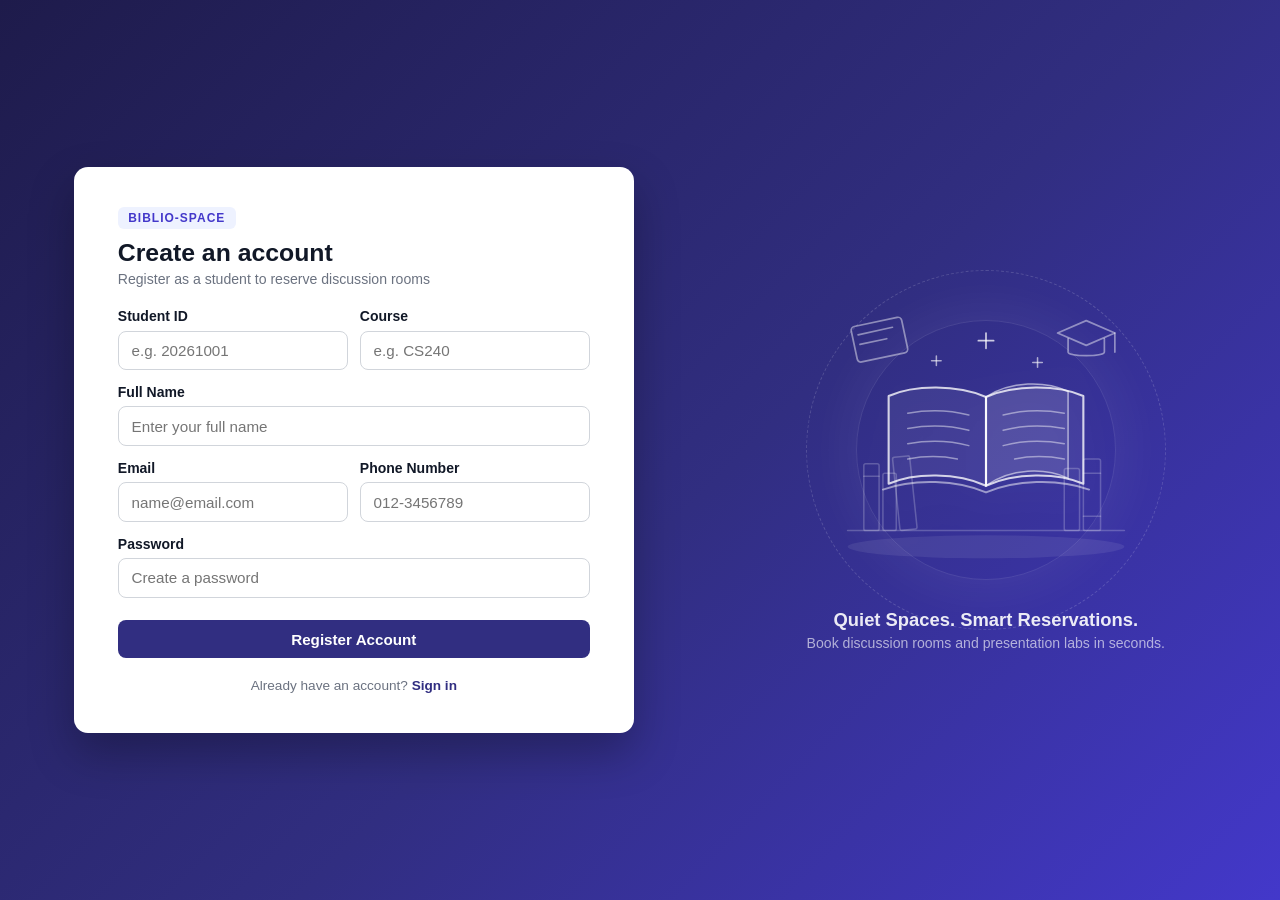
==== web/register-page.html @ 8ef94dd8 "Add login, student registration, room booking, and cancellation pages" ====
<!DOCTYPE html>
<html lang="en">
<head>
  <meta charset="UTF-8" />
  <meta name="viewport" content="width=device-width, initial-scale=1.0" />
  <title>Biblio-Space | Student Registration</title>
  <link rel="stylesheet" href="assets/css/style.css" />
  <style>
    body {
      background: linear-gradient(135deg, #1e1b4b 0%, #312e81 55%, #4338ca 100%);
      min-height: 100vh;
      display: flex;
      align-items: center;
      justify-content: center;
      padding: 2rem;
      overflow-x: hidden;
    }

    .split-wrapper {
      width: 100%;
      max-width: 1240px;
      display: flex;
      align-items: center;
      justify-content: space-between;
      gap: 3rem;
    }

    .login-section {
      flex: 1.35;
      display: flex;
      justify-content: center;
    }

    .auth-card {
      background: #ffffff;
      width: 100%;
      max-width: 560px;
      border-radius: 14px;
      padding: 2.5rem 2.75rem;
      box-shadow: 0 20px 45px rgba(0, 0, 0, 0.28);
      position: relative;
      z-index: 2;
    }

    .auth-header {
      margin-bottom: 1.35rem;
    }

    .brand-tag {
      font-size: 0.75rem;
      font-weight: 700;
      letter-spacing: 1px;
      text-transform: uppercase;
      color: #4338ca;
      background: #eef2ff;
      padding: 0.25rem 0.65rem;
      border-radius: 6px;
      display: inline-block;
      margin-bottom: 0.6rem;
    }

    .auth-header h1 {
      color: #111827;
      font-size: 1.55rem;
      font-weight: 700;
      margin-bottom: 0.25rem;
    }

    .auth-header p {
      color: #6b7280;
      font-size: 0.88rem;
    }

    .two-col-inputs {
      display: grid;
      grid-template-columns: 1fr 1fr;
      gap: 0.75rem;
    }

    .btn-indigo {
      background: #312e81;
      color: #ffffff;
      width: 100%;
    }

    .btn-indigo:hover {
      background: #1e1b4b;
    }

    .switch-link {
      margin-top: 1.25rem;
      text-align: center;
      font-size: 0.85rem;
      color: #6b7280;
    }

    .switch-link a {
      color: #312e81;
      font-weight: 600;
      text-decoration: none;
    }

    .switch-link a:hover {
      text-decoration: underline;
    }

    /* Right Side White Line-Shadow Library Animation */
    .library-art-section {
      flex: 1.1;
      display: flex;
      flex-direction: column;
      align-items: center;
      justify-content: center;
      position: relative;
      min-height: 440px;
      user-select: none;
    }

    .art-backdrop-ring {
      position: absolute;
      width: 360px;
      height: 360px;
      border-radius: 50%;
      border: 1.5px dashed rgba(255, 255, 255, 0.16);
      animation: spinSlow 45s linear infinite;
    }

    .art-backdrop-ring-inner {
      position: absolute;
      width: 260px;
      height: 260px;
      border-radius: 50%;
      border: 1px solid rgba(255, 255, 255, 0.1);
      box-shadow: 0 0 60px rgba(255, 255, 255, 0.08);
    }

    .library-svg {
      width: 100%;
      max-width: 420px;
      height: auto;
      filter: drop-shadow(0 12px 24px rgba(255, 255, 255, 0.14));
      z-index: 1;
    }

    .float-main { animation: floatBook 5s ease-in-out infinite; }
    .float-slow-1 { animation: floatGentle 6s ease-in-out infinite; }
    .float-slow-2 { animation: floatGentle 7s ease-in-out infinite reverse; }
    .page-flip { animation: pageTurn 3.5s ease-in-out infinite; transform-origin: 220px 235px; }
    .sparkle-1 { animation: pulseGlow 3s ease-in-out infinite; }
    .sparkle-2 { animation: pulseGlow 4s ease-in-out infinite 1.2s; }

    .art-caption {
      margin-top: 1rem;
      text-align: center;
      z-index: 1;
    }

    .art-caption h2 {
      font-size: 1.15rem;
      font-weight: 600;
      color: rgba(255, 255, 255, 0.9);
      margin-bottom: 0.25rem;
    }

    .art-caption p {
      font-size: 0.88rem;
      color: rgba(255, 255, 255, 0.62);
    }

    @keyframes floatBook {
      0%, 100% { transform: translateY(0px); }
      50% { transform: translateY(-12px); }
    }

    @keyframes floatGentle {
      0%, 100% { transform: translateY(0px) rotate(0deg); }
      50% { transform: translateY(-8px) rotate(2deg); }
    }

    @keyframes pageTurn {
      0%, 100% { transform: scaleX(1); opacity: 0.85; }
      50% { transform: scaleX(0.35); opacity: 0.45; }
    }

    @keyframes pulseGlow {
      0%, 100% { opacity: 0.2; transform: scale(0.9); }
      50% { opacity: 0.85; transform: scale(1.15); }
    }

    @keyframes spinSlow {
      from { transform: rotate(0deg); }
      to { transform: rotate(360deg); }
    }

    @media (max-width: 900px) {
      .split-wrapper { flex-direction: column; }
      .library-art-section { min-height: 260px; }
    }
  </style>
</head>
<body>

  <div class="split-wrapper">
    <!-- Left-Center Student Registration Card -->
    <div class="login-section">
      <div class="auth-card">
        <div class="auth-header">
          <span class="brand-tag">Biblio-Space</span>
          <h1>Create an account</h1>
          <p>Register as a student to reserve discussion rooms</p>
        </div>

        <div id="regAlert" class="alert alert-danger"></div>

        <!-- Maps directly to ERD Student Entity: StudID, Name, PhoneNum, Email, Course -->
        <form id="registerForm">
          <div class="two-col-inputs" style="margin-bottom: 0.85rem;">
            <div class="form-group">
              <label for="regStudId">Student ID</label>
              <input type="text" id="regStudId" placeholder="e.g. 20261001" required />
            </div>
            <div class="form-group">
              <label for="regCourse">Course</label>
              <input type="text" id="regCourse" placeholder="e.g. CS240" required />
            </div>
          </div>

          <div class="form-group" style="margin-bottom: 0.85rem;">
            <label for="regName">Full Name</label>
            <input type="text" id="regName" placeholder="Enter your full name" required />
          </div>

          <div class="two-col-inputs" style="margin-bottom: 0.85rem;">
            <div class="form-group">
              <label for="regEmail">Email</label>
              <input type="email" id="regEmail" placeholder="name@email.com" required />
            </div>
            <div class="form-group">
              <label for="regPhone">Phone Number</label>
              <input type="text" id="regPhone" placeholder="012-3456789" required />
            </div>
          </div>

          <div class="form-group" style="margin-bottom: 1.4rem;">
            <label for="regPassword">Password</label>
            <input type="password" id="regPassword" placeholder="Create a password" required />
          </div>

          <button type="submit" class="btn btn-indigo">Register Account</button>
        </form>

        <div class="switch-link">
          Already have an account? <a href="index.html">Sign in</a>
        </div>
      </div>
    </div>

    <!-- Right-Side White Line-Shadow Library Animation -->
    <div class="library-art-section">
      <div class="art-backdrop-ring"></div>
      <div class="art-backdrop-ring-inner"></div>

      <svg class="library-svg" viewBox="0 0 440 360" fill="none" xmlns="http://www.w3.org/2000/svg">
        <ellipse cx="220" cy="312" rx="145" ry="12" fill="rgba(255,255,255,0.08)" />

        <g stroke="rgba(255,255,255,0.22)" stroke-width="1.6" stroke-linecap="round">
          <line x1="75" y1="295" x2="365" y2="295" />
          <rect x="92" y="225" width="16" height="70" rx="2" />
          <line x1="92" y1="238" x2="108" y2="238" />
          <rect x="112" y="235" width="14" height="60" rx="2" />
          <rect x="130" y="218" width="18" height="77" rx="2" transform="rotate(-6 130 295)" />
          <rect x="302" y="230" width="16" height="65" rx="2" />
          <rect x="322" y="220" width="18" height="75" rx="2" />
          <line x1="322" y1="235" x2="340" y2="235" />
          <line x1="322" y1="280" x2="340" y2="280" />
        </g>

        <g class="float-slow-1" stroke="rgba(255,255,255,0.45)" stroke-width="1.8" stroke-linecap="round" stroke-linejoin="round">
          <rect x="78" y="82" width="54" height="38" rx="4" transform="rotate(-12 78 82)" />
          <line x1="86" y1="90" x2="122" y2="82" />
          <line x1="88" y1="100" x2="116" y2="94" />
        </g>

        <g class="float-slow-2" stroke="rgba(255,255,255,0.45)" stroke-width="1.8" stroke-linecap="round" stroke-linejoin="round">
          <path d="M325 75 L355 88 L325 101 L295 88 Z" />
          <path d="M306 94 V108 C306 113 344 113 344 108 V94" />
          <line x1="355" y1="88" x2="355" y2="108" />
        </g>

        <g class="float-main">
          <path d="M220 155 C190 142 145 142 118 154 V246 C145 234 190 234 220 248 Z"
                fill="rgba(255,255,255,0.06)" stroke="rgba(255,255,255,0.78)" stroke-width="2.2" stroke-linejoin="round" />
          <path d="M220 155 C250 142 295 142 322 154 V246 C295 234 250 234 220 248 Z"
                fill="rgba(255,255,255,0.06)" stroke="rgba(255,255,255,0.78)" stroke-width="2.2" stroke-linejoin="round" />
          <path class="page-flip" d="M220 155 C246 138 282 138 306 149 V240 C282 229 246 229 220 248 Z"
                fill="rgba(255,255,255,0.08)" stroke="rgba(255,255,255,0.55)" stroke-width="1.6" />
          <g stroke="rgba(255,255,255,0.45)" stroke-width="1.6" stroke-linecap="round">
            <path d="M138 172 Q172 166 202 174" />
            <path d="M138 188 Q172 182 202 190" />
            <path d="M138 204 Q172 198 202 206" />
            <path d="M138 220 Q165 215 190 220" />
          </g>
          <g stroke="rgba(255,255,255,0.45)" stroke-width="1.6" stroke-linecap="round">
            <path d="M238 174 Q268 166 302 172" />
            <path d="M238 190 Q268 182 302 188" />
            <path d="M238 206 Q268 198 302 204" />
            <path d="M250 220 Q275 215 302 220" />
          </g>
          <path d="M112 252 C145 240 190 242 220 255 C250 242 295 240 328 252"
                stroke="rgba(255,255,255,0.5)" stroke-width="2" stroke-linecap="round" />
        </g>

        <g class="sparkle-1" stroke="rgba(255,255,255,0.75)" stroke-width="1.8" stroke-linecap="round">
          <line x1="220" y1="88" x2="220" y2="104" />
          <line x1="212" y1="96" x2="228" y2="96" />
        </g>
        <g class="sparkle-2" stroke="rgba(255,255,255,0.6)" stroke-width="1.6" stroke-linecap="round">
          <line x1="168" y1="112" x2="168" y2="122" />
          <line x1="163" y1="117" x2="173" y2="117" />
          <line x1="274" y1="114" x2="274" y2="124" />
          <line x1="269" y1="119" x2="279" y2="119" />
        </g>
      </svg>

      <div class="art-caption">
        <h2>Quiet Spaces. Smart Reservations.</h2>
        <p>Book discussion rooms and presentation labs in seconds.</p>
      </div>
    </div>
  </div>

  <script>
    document.getElementById('registerForm').addEventListener('submit', function (e) {
      e.preventDefault();
      const studId = document.getElementById('regStudId').value.trim();
      const course = document.getElementById('regCourse').value.trim();
      const name = document.getElementById('regName').value.trim();
      const email = document.getElementById('regEmail').value.trim();
      const phoneNum = document.getElementById('regPhone').value.trim();
      const password = document.getElementById('regPassword').value;

      const students = JSON.parse(localStorage.getItem('biblio_students')) || [];
      if (students.some(s => s.studId === studId)) {
        const alertBox = document.getElementById('regAlert');
        alertBox.textContent = 'This Student ID is already registered. Please sign in.';
        alertBox.style.display = 'block';
        return;
      }

      students.push({ studId, name, phoneNum, email, course, password });
      localStorage.setItem('biblio_students', JSON.stringify(students));

      // Redirect back to index.html with the new Student ID pre-filled
      window.location.href = 'index.html?registered=' + encodeURIComponent(studId);
    });
  </script>
</body>
</html>
---- web/assets/css/style.css ----
* {
  box-sizing: border-box;
  margin: 0;
  padding: 0;
  font-family: 'Segoe UI', Tahoma, Geneva, Verdana, sans-serif;
}

body {
  background-color: #f4f6f9;
  color: #111827;
  min-height: 100vh;
}

/* Navbar - Deep Midnight & Royal Indigo */
.navbar {
  background: linear-gradient(135deg, #1e1b4b, #312e81);
  color: #ffffff;
  padding: 1rem 2rem;
  display: flex;
  justify-content: space-between;
  align-items: center;
  box-shadow: 0 2px 10px rgba(30, 27, 75, 0.2);
}

.navbar-brand {
  display: flex;
  align-items: center;
  gap: 0.75rem;
  font-size: 1.25rem;
  font-weight: 700;
  letter-spacing: 0.3px;
}

/* Soft Indigo Badge (Matches index.html & register.html) */
.badge-gold {
  background: #eef2ff;
  color: #4338ca;
  font-size: 0.75rem;
  font-weight: 700;
  padding: 0.25rem 0.65rem;
  border-radius: 6px;
}

.nav-links {
  display: flex;
  align-items: center;
  gap: 1.25rem;
}

.nav-links a {
  color: rgba(255, 255, 255, 0.85);
  text-decoration: none;
  font-weight: 500;
  padding: 0.45rem 0.85rem;
  border-radius: 6px;
  transition: 0.2s;
}

.nav-links a:hover,
.nav-links a.active {
  background: rgba(255, 255, 255, 0.16);
  color: #ffffff;
}

.btn-logout {
  background: rgba(239, 68, 68, 0.9);
  color: #ffffff !important;
}

.btn-logout:hover {
  background: #dc2626 !important;
}

/* Container & Cards */
.container {
  max-width: 1100px;
  margin: 2rem auto;
  padding: 0 1.5rem;
}

.card {
  background: #ffffff;
  border-radius: 12px;
  border: 1px solid #e5e7eb;
  padding: 1.5rem;
  box-shadow: 0 2px 8px rgba(0, 0, 0, 0.04);
  margin-bottom: 1.5rem;
}

.card-title {
  font-size: 1.15rem;
  font-weight: 700;
  color: #312e81;
  margin-bottom: 1rem;
  display: flex;
  justify-content: space-between;
  align-items: center;
}

/* Forms & Buttons */
.form-grid {
  display: grid;
  grid-template-columns: repeat(auto-fit, minmax(200px, 1fr));
  gap: 1rem;
  margin-bottom: 1rem;
}

.form-group {
  display: flex;
  flex-direction: column;
  gap: 0.4rem;
}

.form-group label {
  font-size: 0.875rem;
  font-weight: 600;
  color: #111827;
}

input, select {
  padding: 0.65rem 0.8rem;
  border: 1px solid #d1d5db;
  border-radius: 8px;
  font-size: 0.95rem;
  background: #ffffff;
}

input:focus, select:focus {
  outline: none;
  border-color: #4338ca;
  box-shadow: 0 0 0 3px rgba(67, 56, 202, 0.15);
}

.btn {
  padding: 0.65rem 1.25rem;
  border: none;
  border-radius: 8px;
  font-weight: 600;
  font-size: 0.95rem;
  cursor: pointer;
  transition: 0.2s;
  display: inline-flex;
  align-items: center;
  justify-content: center;
  gap: 0.5rem;
}

.btn-primary {
  background: #312e81;
  color: #ffffff;
}

.btn-primary:hover {
  background: #1e1b4b;
}

.btn-danger {
  background: #ef4444;
  color: #ffffff;
}

.btn-danger:hover {
  background: #dc2626;
}

.btn-outline {
  background: #ffffff;
  border: 1px solid #312e81;
  color: #312e81;
}

.btn-outline:hover {
  background: #eef2ff;
}

/* Alerts & Quota Bar */
.alert {
  padding: 0.9rem 1.1rem;
  border-radius: 8px;
  margin-bottom: 1rem;
  font-size: 0.925rem;
  font-weight: 500;
  display: none;
}

.alert-danger {
  background: #fef2f2;
  color: #991b1b;
  border: 1px solid #fecaca;
}

.alert-success {
  background: #ecfdf5;
  color: #065f46;
  border: 1px solid #a7f3d0;
}

.quota-box {
  background: #eef2ff;
  border: 1px solid #c7d2fe;
  border-radius: 10px;
  padding: 1rem 1.25rem;
  margin-bottom: 1.5rem;
  color: #1e1b4b;
}

.quota-header {
  display: flex;
  justify-content: space-between;
  font-weight: 600;
  margin-bottom: 0.5rem;
}

.progress-track {
  width: 100%;
  height: 12px;
  background: #e0e7ff;
  border-radius: 999px;
  overflow: hidden;
}

.progress-fill {
  height: 100%;
  background: #4338ca;
  transition: width 0.3s ease, background 0.3s ease;
}

/* Room Cards & Tables */
.room-grid {
  display: grid;
  grid-template-columns: repeat(auto-fit, minmax(290px, 1fr));
  gap: 1.25rem;
}

.room-card {
  border: 1px solid #e5e7eb;
  border-radius: 10px;
  padding: 1.25rem;
  background: #ffffff;
  display: flex;
  flex-direction: column;
  justify-content: space-between;
  gap: 1rem;
}

.status-pill {
  font-size: 0.75rem;
  font-weight: 700;
  padding: 0.25rem 0.65rem;
  border-radius: 999px;
  display: inline-block;
}

.status-available { background: #d1fae5; color: #065f46; }
.status-maintenance { background: #fee2e2; color: #991b1b; }
.status-confirmed { background: #e0e7ff; color: #3730a3; }
.status-cancelled { background: #f3f4f6; color: #4b5563; }

table {
  width: 100%;
  border-collapse: collapse;
}

th, td {
  text-align: left;
  padding: 0.85rem 1rem;
  border-bottom: 1px solid #e5e7eb;
  font-size: 0.925rem;
}

th {
  background: #f9fafb;
  font-weight: 600;
  color: #6b7280;
}
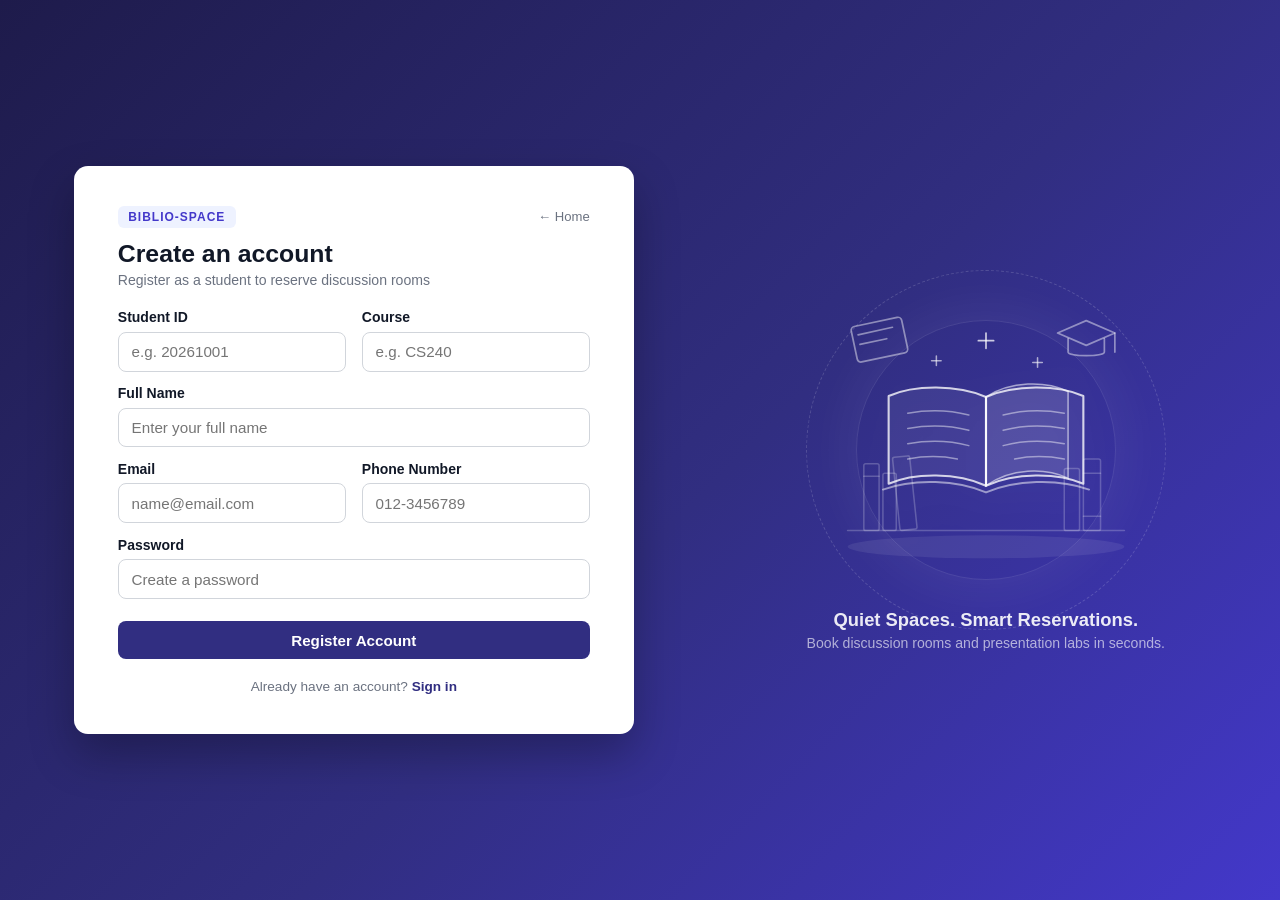
==== commit 186bc820: "Separate landing page with blueprint floor plan, login, and registration" ====
--- a/web/register-page.html
+++ b/web/register-page.html
@@ -3,7 +3,7 @@
 <head>
   <meta charset="UTF-8" />
   <meta name="viewport" content="width=device-width, initial-scale=1.0" />
-  <title>Biblio-Space | Student Registration</title>
+  <title>Biblio-Space | Registration</title>
   <link rel="stylesheet" href="assets/css/style.css" />
   <style>
     body {
@@ -42,8 +42,11 @@
       z-index: 2;
     }
 
-    .auth-header {
-      margin-bottom: 1.35rem;
+    .top-nav-row {
+      display: flex;
+      justify-content: space-between;
+      align-items: center;
+      margin-bottom: 0.75rem;
     }
 
     .brand-tag {
@@ -55,8 +58,22 @@
       background: #eef2ff;
       padding: 0.25rem 0.65rem;
       border-radius: 6px;
-      display: inline-block;
-      margin-bottom: 0.6rem;
+    }
+
+    .back-home {
+      font-size: 0.82rem;
+      color: #6b7280;
+      text-decoration: none;
+      font-weight: 500;
+    }
+
+    .back-home:hover {
+      color: #312e81;
+      text-decoration: underline;
+    }
+
+    .auth-header {
+      margin-bottom: 1.35rem;
     }
 
     .auth-header h1 {
@@ -74,7 +91,7 @@
     .two-col-inputs {
       display: grid;
       grid-template-columns: 1fr 1fr;
-      gap: 0.75rem;
+      gap: 1rem;
     }
 
     .btn-indigo {
@@ -205,7 +222,10 @@
     <div class="login-section">
       <div class="auth-card">
         <div class="auth-header">
-          <span class="brand-tag">Biblio-Space</span>
+          <div class="top-nav-row">
+            <span class="brand-tag">Biblio-Space</span>
+            <a href="index.html" class="back-home">&larr; Home</a>
+          </div>
           <h1>Create an account</h1>
           <p>Register as a student to reserve discussion rooms</p>
         </div>
@@ -250,7 +270,7 @@
         </form>
 
         <div class="switch-link">
-          Already have an account? <a href="index.html">Sign in</a>
+          Already have an account? <a href="login-page.html">Sign in</a>
         </div>
       </div>
     </div>
@@ -350,8 +370,8 @@
       students.push({ studId, name, phoneNum, email, course, password });
       localStorage.setItem('biblio_students', JSON.stringify(students));
 
-      // Redirect back to index.html with the new Student ID pre-filled
-      window.location.href = 'index.html?registered=' + encodeURIComponent(studId);
+      // Redirect to login.html with the new Student ID pre-filled
+      window.location.href = 'login.html?registered=' + encodeURIComponent(studId);
     });
   </script>
 </body>
--- a/web/assets/css/style.css
+++ b/web/assets/css/style.css
@@ -31,7 +31,7 @@
   letter-spacing: 0.3px;
 }
 
-/* Soft Indigo Badge (Matches index.html & register.html) */
+/* Soft Indigo Badge (Matches index.html, login.html & register.html) */
 .badge-gold {
   background: #eef2ff;
   color: #4338ca;
